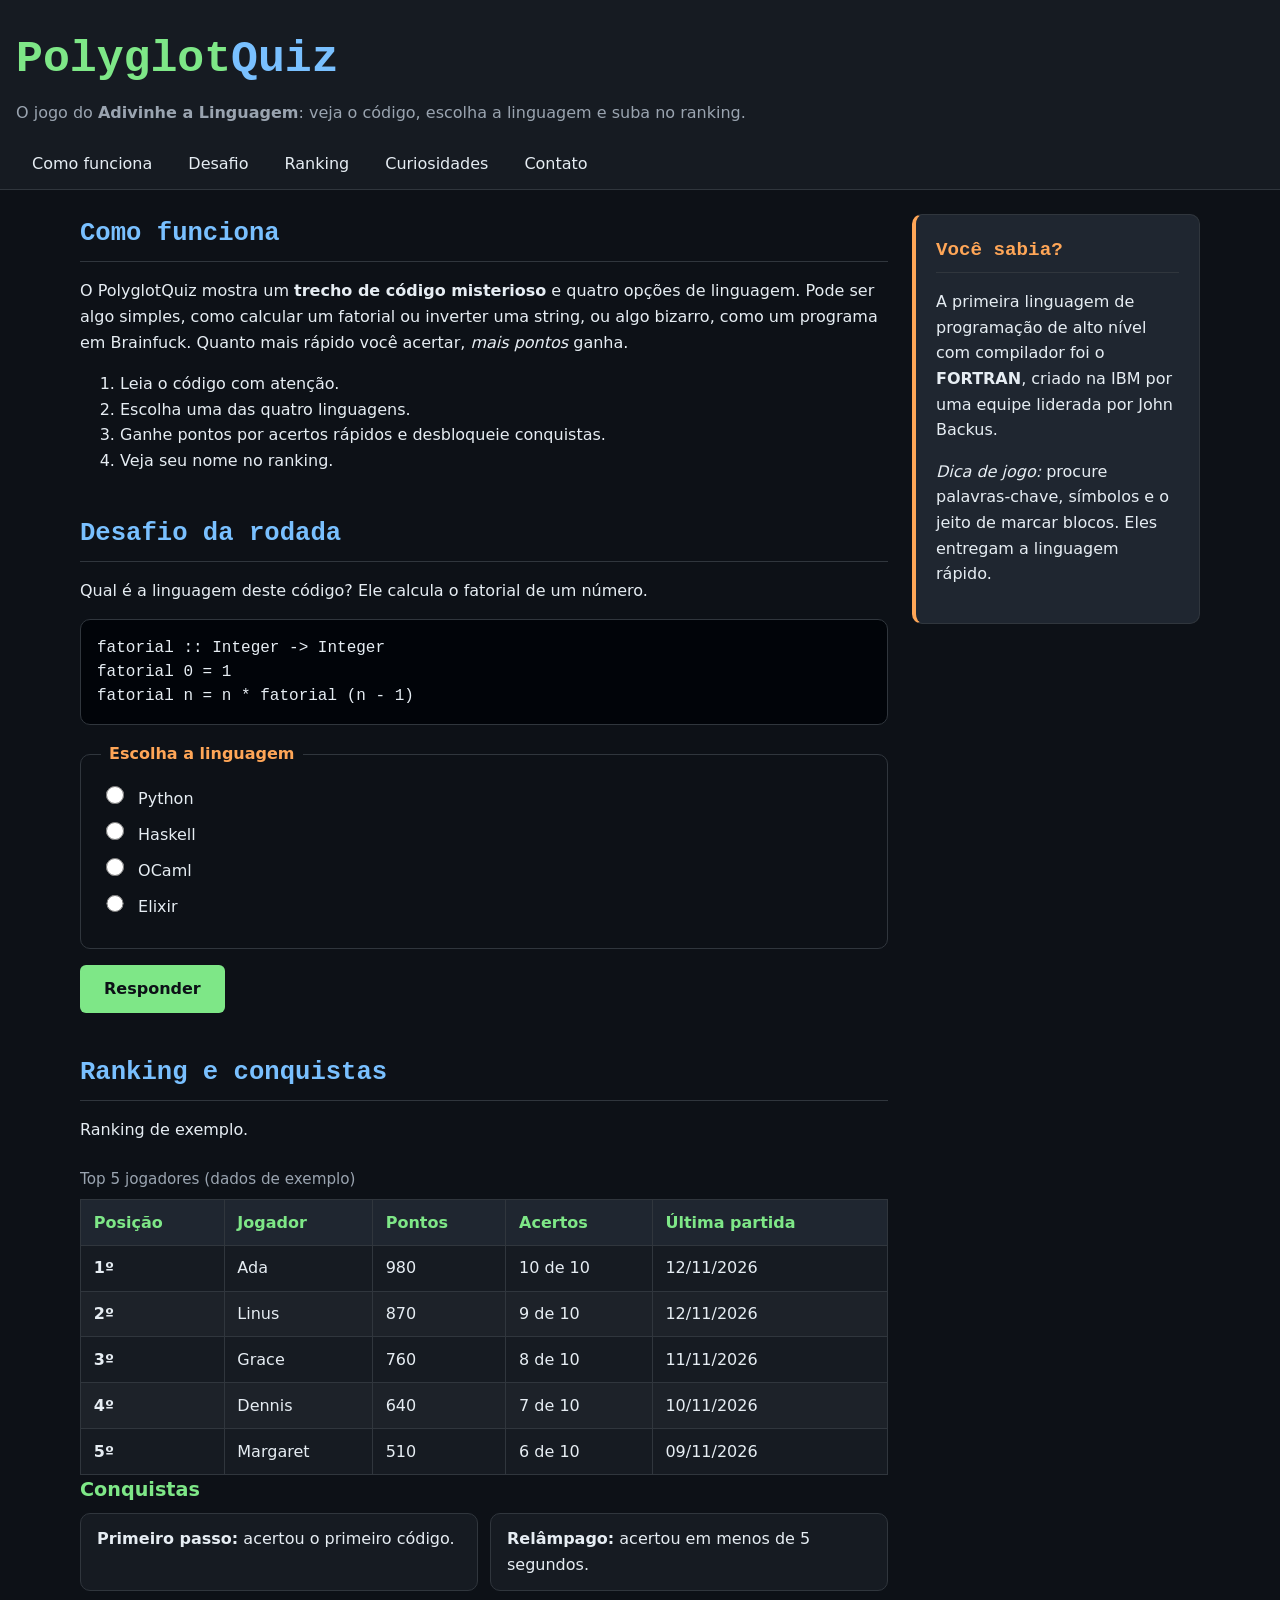
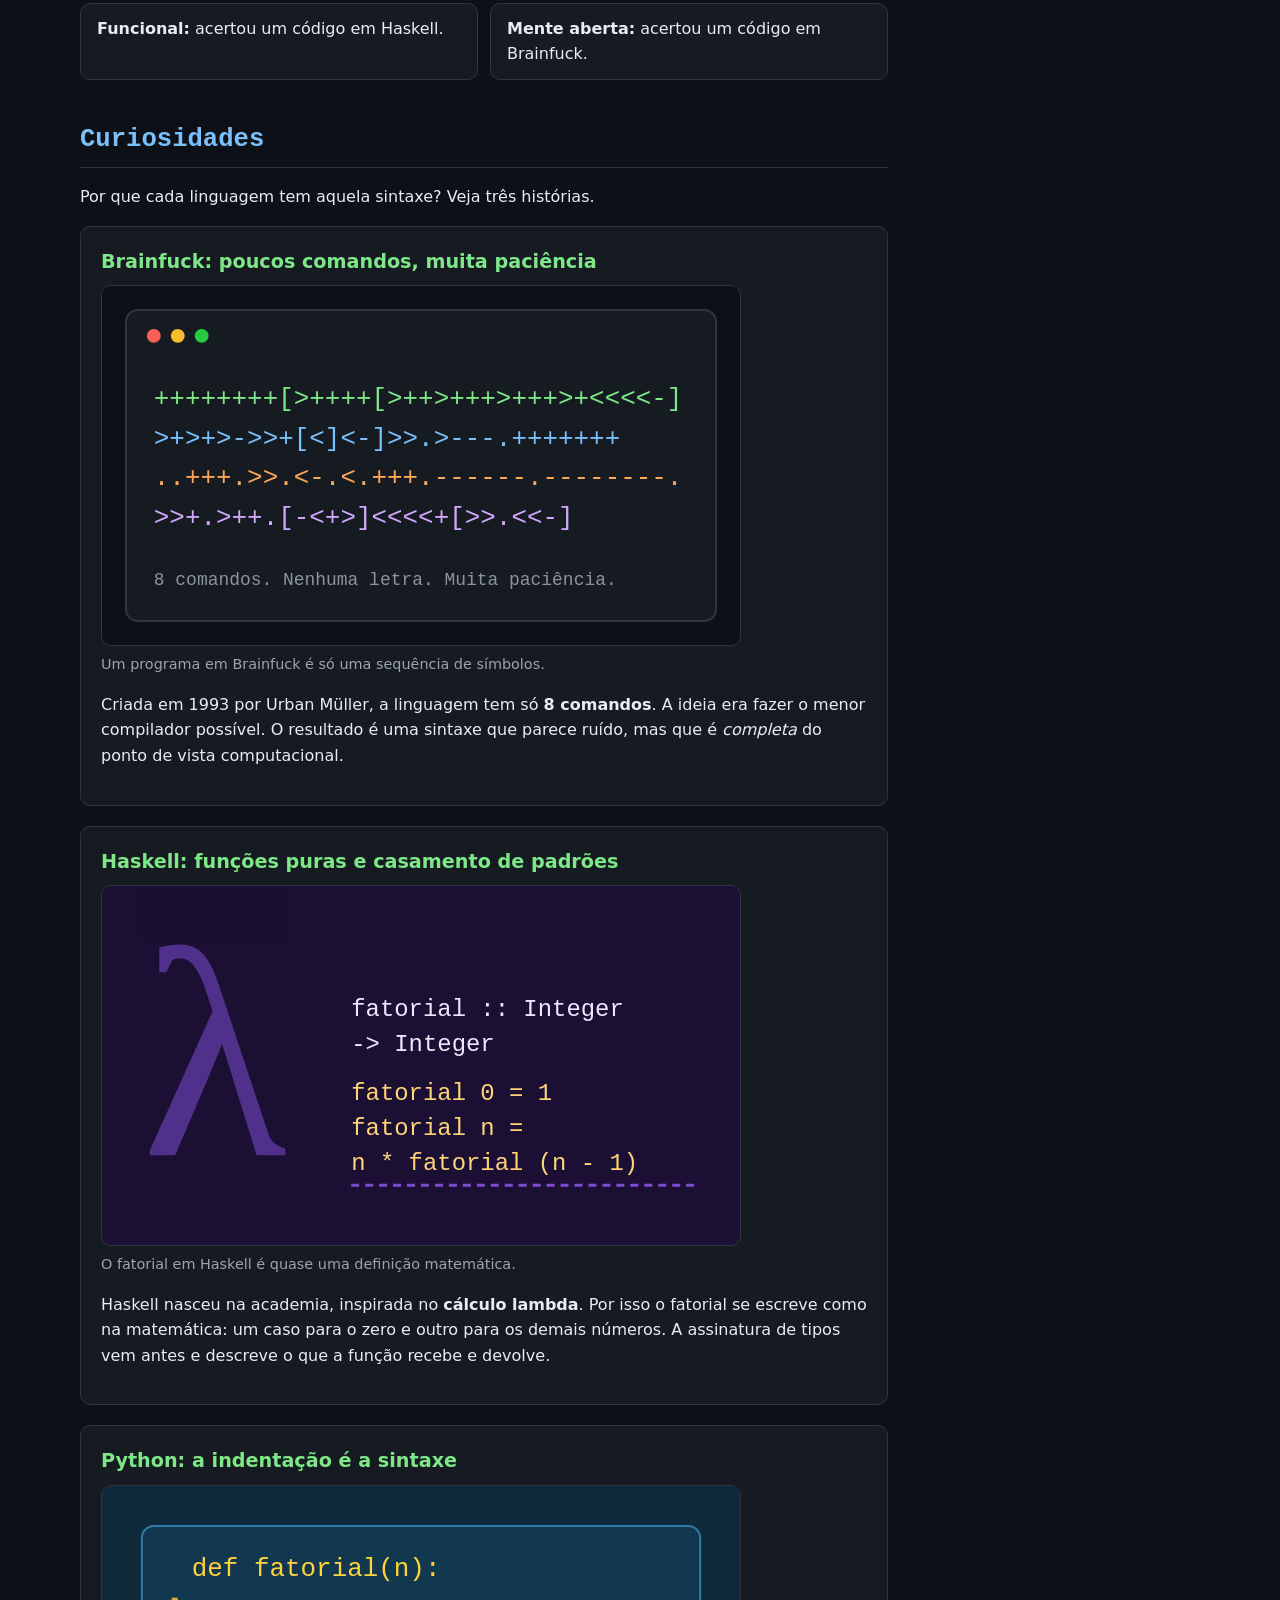
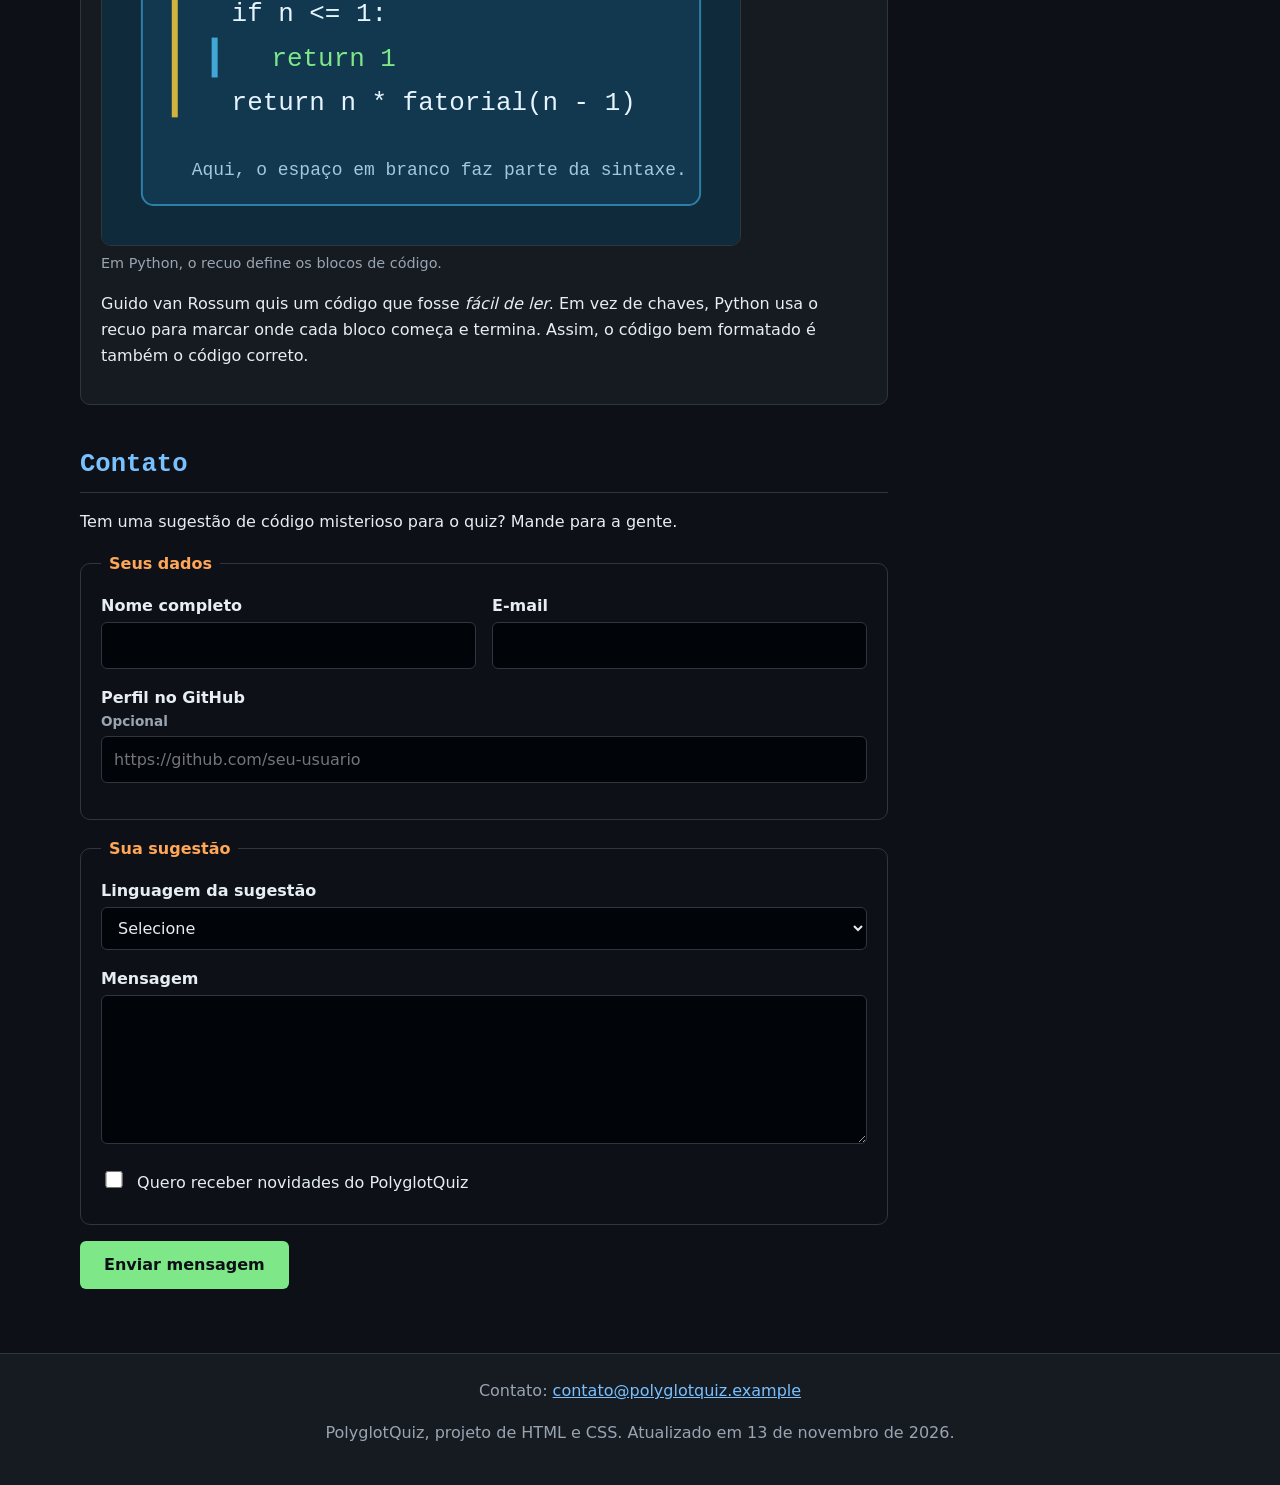
==== index.html @ b9e5bb72 "Add files via upload" ====
<!DOCTYPE html>
<html lang="pt-BR">
<head>
  <meta charset="utf-8">
  <meta name="viewport" content="width=device-width, initial-scale=1">
  <meta name="description" content="PolyglotQuiz: o jogo de adivinhar a linguagem de programação a partir de um trecho de código misterioso.">
  <title>PolyglotQuiz - O Jogo do Adivinhe a Linguagem</title>
  <link rel="stylesheet" href="css/style.css">
</head>
<body>
  <a class="skip-link" href="#conteudo">Pular para o conteúdo</a>

  <header class="site-header">
    <h1>Polyglot<span>Quiz</span></h1>
    <p class="tagline">O jogo do <strong>Adivinhe a Linguagem</strong>: veja o código, escolha a linguagem e suba no ranking.</p>
    <nav class="main-nav" aria-label="Navegação principal">
      <ul>
        <li><a href="#como-funciona">Como funciona</a></li>
        <li><a href="#desafio">Desafio</a></li>
        <li><a href="#ranking">Ranking</a></li>
        <li><a href="#curiosidades">Curiosidades</a></li>
        <li><a href="#contato">Contato</a></li>
      </ul>
    </nav>
  </header>

  <div class="layout">
    <main id="conteudo">

      <section id="como-funciona">
        <h2>Como funciona</h2>
        <p>
          O PolyglotQuiz mostra um <strong>trecho de código misterioso</strong> e quatro opções de
          linguagem. Pode ser algo simples, como calcular um fatorial ou inverter uma string, ou algo
          bizarro, como um programa em Brainfuck. Quanto mais rápido você acertar, <em>mais pontos</em> ganha.
        </p>
        <ol>
          <li>Leia o código com atenção.</li>
          <li>Escolha uma das quatro linguagens.</li>
          <li>Ganhe pontos por acertos rápidos e desbloqueie conquistas.</li>
          <li>Veja seu nome no ranking.</li>
        </ol>
      </section>

      <section id="desafio">
        <h2>Desafio da rodada</h2>
        <p>Qual é a linguagem deste código? Ele calcula o fatorial de um número.</p>
        <pre><code>fatorial :: Integer -&gt; Integer
fatorial 0 = 1
fatorial n = n * fatorial (n - 1)</code></pre>

        <form action="#" method="post">
          <fieldset>
            <legend>Escolha a linguagem</legend>
            <div class="option">
              <input type="radio" id="op-python" name="linguagem" value="python" required>
              <label for="op-python">Python</label>
            </div>
            <div class="option">
              <input type="radio" id="op-haskell" name="linguagem" value="haskell">
              <label for="op-haskell">Haskell</label>
            </div>
            <div class="option">
              <input type="radio" id="op-ocaml" name="linguagem" value="ocaml">
              <label for="op-ocaml">OCaml</label>
            </div>
            <div class="option">
              <input type="radio" id="op-elixir" name="linguagem" value="elixir">
              <label for="op-elixir">Elixir</label>
            </div>
          </fieldset>
          <button type="submit">Responder</button>
        </form>
      </section>

      <section id="ranking">
        <h2>Ranking e conquistas</h2>
        <p>Ranking de exemplo.</p>

        <div class="table-wrap">
          <table>
            <caption>Top 5 jogadores (dados de exemplo)</caption>
            <thead>
              <tr>
                <th scope="col">Posição</th>
                <th scope="col">Jogador</th>
                <th scope="col">Pontos</th>
                <th scope="col">Acertos</th>
                <th scope="col">Última partida</th>
              </tr>
            </thead>
            <tbody>
              <tr>
                <th scope="row">1º</th>
                <td>Ada</td>
                <td>980</td>
                <td>10 de 10</td>
                <td><time datetime="2026-11-12">12/11/2026</time></td>
              </tr>
              <tr>
                <th scope="row">2º</th>
                <td>Linus</td>
                <td>870</td>
                <td>9 de 10</td>
                <td><time datetime="2026-11-12">12/11/2026</time></td>
              </tr>
              <tr>
                <th scope="row">3º</th>
                <td>Grace</td>
                <td>760</td>
                <td>8 de 10</td>
                <td><time datetime="2026-11-11">11/11/2026</time></td>
              </tr>
              <tr>
                <th scope="row">4º</th>
                <td>Dennis</td>
                <td>640</td>
                <td>7 de 10</td>
                <td><time datetime="2026-11-10">10/11/2026</time></td>
              </tr>
              <tr>
                <th scope="row">5º</th>
                <td>Margaret</td>
                <td>510</td>
                <td>6 de 10</td>
                <td><time datetime="2026-11-09">09/11/2026</time></td>
              </tr>
            </tbody>
          </table>
        </div>

        <h3>Conquistas</h3>
        <ul class="achievements">
          <li><strong>Primeiro passo:</strong> acertou o primeiro código.</li>
          <li><strong>Relâmpago:</strong> acertou em menos de 5 segundos.</li>
          <li><strong>Funcional:</strong> acertou um código em Haskell.</li>
          <li><strong>Mente aberta:</strong> acertou um código em Brainfuck.</li>
        </ul>
      </section>

      <section id="curiosidades">
        <h2>Curiosidades</h2>
        <p>Por que cada linguagem tem aquela sintaxe? Veja três histórias.</p>

        <article>
          <h3>Brainfuck: poucos comandos, muita paciência</h3>
          <figure>
            <img src="images/brainfuck.svg" alt="Janela de editor escura mostrando linhas de código Brainfuck formadas apenas por símbolos como mais, menos, colchetes e setas" width="640" height="360">
            <figcaption>Um programa em Brainfuck é só uma sequência de símbolos.</figcaption>
          </figure>
          <p>
            Criada em <time datetime="1993">1993</time> por Urban Müller, a linguagem tem só
            <strong>8 comandos</strong>. A ideia era fazer o menor compilador possível. O resultado é
            uma sintaxe que parece ruído, mas que é <em>completa</em> do ponto de vista computacional.
          </p>
        </article>

        <article>
          <h3>Haskell: funções puras e casamento de padrões</h3>
          <figure>
            <img src="images/haskell.svg" alt="Letra lambda grande em roxo ao lado de uma função fatorial escrita em Haskell" width="640" height="360">
            <figcaption>O fatorial em Haskell é quase uma definição matemática.</figcaption>
          </figure>
          <p>
            Haskell nasceu na academia, inspirada no <strong>cálculo lambda</strong>. Por isso o
            fatorial se escreve como na matemática: um caso para o zero e outro para os demais
            números. A assinatura de tipos vem antes e descreve o que a função recebe e devolve.
          </p>
        </article>

        <article>
          <h3>Python: a indentação é a sintaxe</h3>
          <figure>
            <img src="images/python.svg" alt="Código Python de fatorial com barras coloridas destacando os níveis de indentação" width="640" height="360">
            <figcaption>Em Python, o recuo define os blocos de código.</figcaption>
          </figure>
          <p>
            Guido van Rossum quis um código que fosse <em>fácil de ler</em>. Em vez de chaves, Python
            usa o recuo para marcar onde cada bloco começa e termina. Assim, o código bem formatado é
            também o código correto.
          </p>
        </article>
      </section>

      <section id="contato">
        <h2>Contato</h2>
        <p>Tem uma sugestão de código misterioso para o quiz? Mande para a gente.</p>

        <form action="#" method="post">
          <fieldset>
            <legend>Seus dados</legend>
            <div class="form-row">
              <div class="field">
                <label for="nome">Nome completo</label>
                <input type="text" id="nome" name="nome" autocomplete="name" required>
              </div>
              <div class="field">
                <label for="email">E-mail</label>
                <input type="email" id="email" name="email" autocomplete="email" required>
              </div>
            </div>
            <div class="field">
              <label for="perfil">Perfil no GitHub <span class="hint">Opcional</span></label>
              <input type="url" id="perfil" name="perfil" placeholder="https://github.com/seu-usuario">
            </div>
          </fieldset>

          <fieldset>
            <legend>Sua sugestão</legend>
            <div class="field">
              <label for="linguagem-favorita">Linguagem da sugestão</label>
              <select id="linguagem-favorita" name="linguagem-favorita">
                <option value="">Selecione</option>
                <option value="python">Python</option>
                <option value="haskell">Haskell</option>
                <option value="brainfuck">Brainfuck</option>
                <option value="outra">Outra</option>
              </select>
            </div>
            <div class="field">
              <label for="mensagem">Mensagem</label>
              <textarea id="mensagem" name="mensagem" rows="5" required></textarea>
            </div>
            <div class="option">
              <input type="checkbox" id="novidades" name="novidades">
              <label for="novidades">Quero receber novidades do PolyglotQuiz</label>
            </div>
          </fieldset>

          <button type="submit">Enviar mensagem</button>
        </form>
      </section>

    </main>

    <aside>
      <h2>Você sabia?</h2>
      <p>
        A primeira linguagem de programação de alto nível com compilador foi o
        <strong>FORTRAN</strong>, criado na IBM por uma equipe liderada por John Backus.
      </p>
      <p>
        <em>Dica de jogo:</em> procure palavras-chave, símbolos e o jeito de marcar blocos. Eles
        entregam a linguagem rápido.
      </p>
    </aside>
  </div>

  <footer class="site-footer">
    <address>
      Contato: <a href="mailto:contato@polyglotquiz.example">contato@polyglotquiz.example</a>
    </address>
    <p>
      PolyglotQuiz, projeto de HTML e CSS. Atualizado em
      <time datetime="2026-11-13">13 de novembro de 2026</time>.
    </p>
  </footer>
</body>
</html>
---- css/style.css ----
/* PolyglotQuiz - CSS externo simples e responsivo */

:root {
  --bg: #0d1117;
  --surface: #161b22;
  --surface-2: #1f2630;
  --border: #30363d;
  --text: #e6edf3;
  --muted: #9aa4b0;
  --accent: #7ee787;
  --accent-2: #79c0ff;
  --warn: #ffa657;
  --radius: 10px;
  --mono: "Courier New", Consolas, Menlo, monospace;
  --sans: system-ui, -apple-system, "Segoe UI", Roboto, Arial, sans-serif;
}

*,
*::before,
*::after {
  box-sizing: border-box;
}

html {
  scroll-behavior: smooth;
}

body {
  margin: 0;
  background: var(--bg);
  color: var(--text);
  font-family: var(--sans);
  line-height: 1.6;
}

a {
  color: var(--accent-2);
}

a:hover {
  color: var(--accent);
}

:focus-visible {
  outline: 3px solid var(--warn);
  outline-offset: 2px;
}

img {
  max-width: 100%;
  height: auto;
  display: block;
}

/* Link "pular para o conteúdo" */
.skip-link {
  position: absolute;
  left: 1rem;
  top: -4rem;
  padding: 0.6rem 1rem;
  background: var(--accent);
  color: #0d1117;
  font-weight: 700;
  border-radius: var(--radius);
  z-index: 10;
}

.skip-link:focus {
  top: 1rem;
  color: #0d1117;
}

/* Cabeçalho e navegação */
.site-header {
  background: var(--surface);
  border-bottom: 1px solid var(--border);
  padding: 1.5rem 1rem 0;
}

.site-header h1 {
  margin: 0;
  font-family: var(--mono);
  font-size: clamp(1.8rem, 5vw, 2.8rem);
  color: var(--accent);
}

.site-header h1 span {
  color: var(--accent-2);
}

.tagline {
  margin: 0.25rem 0 1rem;
  color: var(--muted);
}

.main-nav ul {
  list-style: none;
  margin: 0;
  padding: 0;
  display: flex;
  flex-wrap: wrap;
  gap: 0.25rem;
}

.main-nav a {
  display: block;
  padding: 0.6rem 1rem;
  color: var(--text);
  text-decoration: none;
  border-bottom: 3px solid transparent;
}

.main-nav a:hover,
.main-nav a:focus-visible {
  border-bottom-color: var(--accent);
  color: var(--accent);
}

/* Layout principal: conteúdo + aside */
.layout {
  max-width: 72rem;
  margin: 0 auto;
  padding: 1.5rem 1rem;
  display: grid;
  grid-template-columns: 1fr;
  gap: 1.5rem;
}

main section {
  margin-bottom: 2.5rem;
  scroll-margin-top: 1rem;
}

h2 {
  font-family: var(--mono);
  font-size: 1.6rem;
  margin: 0 0 1rem;
  color: var(--accent-2);
  border-bottom: 1px solid var(--border);
  padding-bottom: 0.4rem;
}

h3 {
  margin: 0 0 0.5rem;
  font-size: 1.2rem;
  color: var(--accent);
}

/* Código */
pre {
  margin: 0 0 1rem;
  padding: 1rem;
  background: #010409;
  border: 1px solid var(--border);
  border-radius: var(--radius);
  overflow-x: auto;
  font-family: var(--mono);
  font-size: 1rem;
  line-height: 1.5;
}

code {
  font-family: var(--mono);
}

/* Cards (article) */
article {
  background: var(--surface);
  border: 1px solid var(--border);
  border-radius: var(--radius);
  padding: 1.25rem;
  margin-bottom: 1.25rem;
}

figure {
  margin: 0 0 1rem;
}

figure img {
  border-radius: var(--radius);
  border: 1px solid var(--border);
}

figcaption {
  margin-top: 0.4rem;
  font-size: 0.9rem;
  color: var(--muted);
}

/* Aside */
aside {
  background: var(--surface-2);
  border: 1px solid var(--border);
  border-left: 4px solid var(--warn);
  border-radius: var(--radius);
  padding: 1.25rem;
  align-self: start;
}

aside h2 {
  font-size: 1.2rem;
  color: var(--warn);
}

/* Formulários */
fieldset {
  border: 1px solid var(--border);
  border-radius: var(--radius);
  padding: 1rem 1.25rem 1.25rem;
  margin: 0 0 1rem;
  min-width: 0;
}

legend {
  padding: 0 0.5rem;
  font-weight: 700;
  color: var(--warn);
}

.field {
  margin-bottom: 1rem;
}

label {
  display: block;
  margin-bottom: 0.25rem;
  font-weight: 600;
}

.option {
  margin-bottom: 0.5rem;
}

.option label {
  display: inline;
  font-weight: 400;
  margin-left: 0.4rem;
}

input[type="text"],
input[type="email"],
input[type="url"],
select,
textarea {
  width: 100%;
  padding: 0.6rem 0.75rem;
  background: #010409;
  color: var(--text);
  border: 1px solid var(--border);
  border-radius: 6px;
  font: inherit;
}

input[type="radio"],
input[type="checkbox"] {
  accent-color: var(--accent);
  width: 1.1rem;
  height: 1.1rem;
}

.hint {
  display: block;
  font-size: 0.85rem;
  color: var(--muted);
}

button {
  padding: 0.7rem 1.5rem;
  background: var(--accent);
  color: #0d1117;
  border: 0;
  border-radius: 6px;
  font: inherit;
  font-weight: 700;
  cursor: pointer;
}

button:hover {
  background: var(--accent-2);
}

/* Tabela */
.table-wrap {
  overflow-x: auto;
}

table {
  width: 100%;
  border-collapse: collapse;
  background: var(--surface);
}

caption {
  text-align: left;
  padding: 0.5rem 0;
  color: var(--muted);
  font-size: 0.95rem;
}

th,
td {
  padding: 0.6rem 0.8rem;
  border: 1px solid var(--border);
  text-align: left;
}

thead th {
  background: var(--surface-2);
  color: var(--accent);
}

tbody tr:nth-child(even) {
  background: rgba(255, 255, 255, 0.03);
}

/* Conquistas */
.achievements {
  list-style: none;
  margin: 0;
  padding: 0;
  display: grid;
  gap: 0.75rem;
  grid-template-columns: 1fr;
}

.achievements li {
  background: var(--surface);
  border: 1px solid var(--border);
  border-radius: var(--radius);
  padding: 0.75rem 1rem;
}

/* Rodapé */
.site-footer {
  background: var(--surface);
  border-top: 1px solid var(--border);
  padding: 1.5rem 1rem;
  text-align: center;
  color: var(--muted);
}

.site-footer address {
  font-style: normal;
  margin-bottom: 0.5rem;
}

/* Responsivo */
@media (min-width: 40rem) {
  .achievements {
    grid-template-columns: repeat(2, 1fr);
  }

  .form-row {
    display: grid;
    grid-template-columns: 1fr 1fr;
    gap: 1rem;
  }
}

@media (min-width: 60rem) {
  .layout {
    grid-template-columns: minmax(0, 1fr) 18rem;
  }

  aside {
    position: sticky;
    top: 1rem;
  }
}

@media (prefers-reduced-motion: reduce) {
  html {
    scroll-behavior: auto;
  }
}
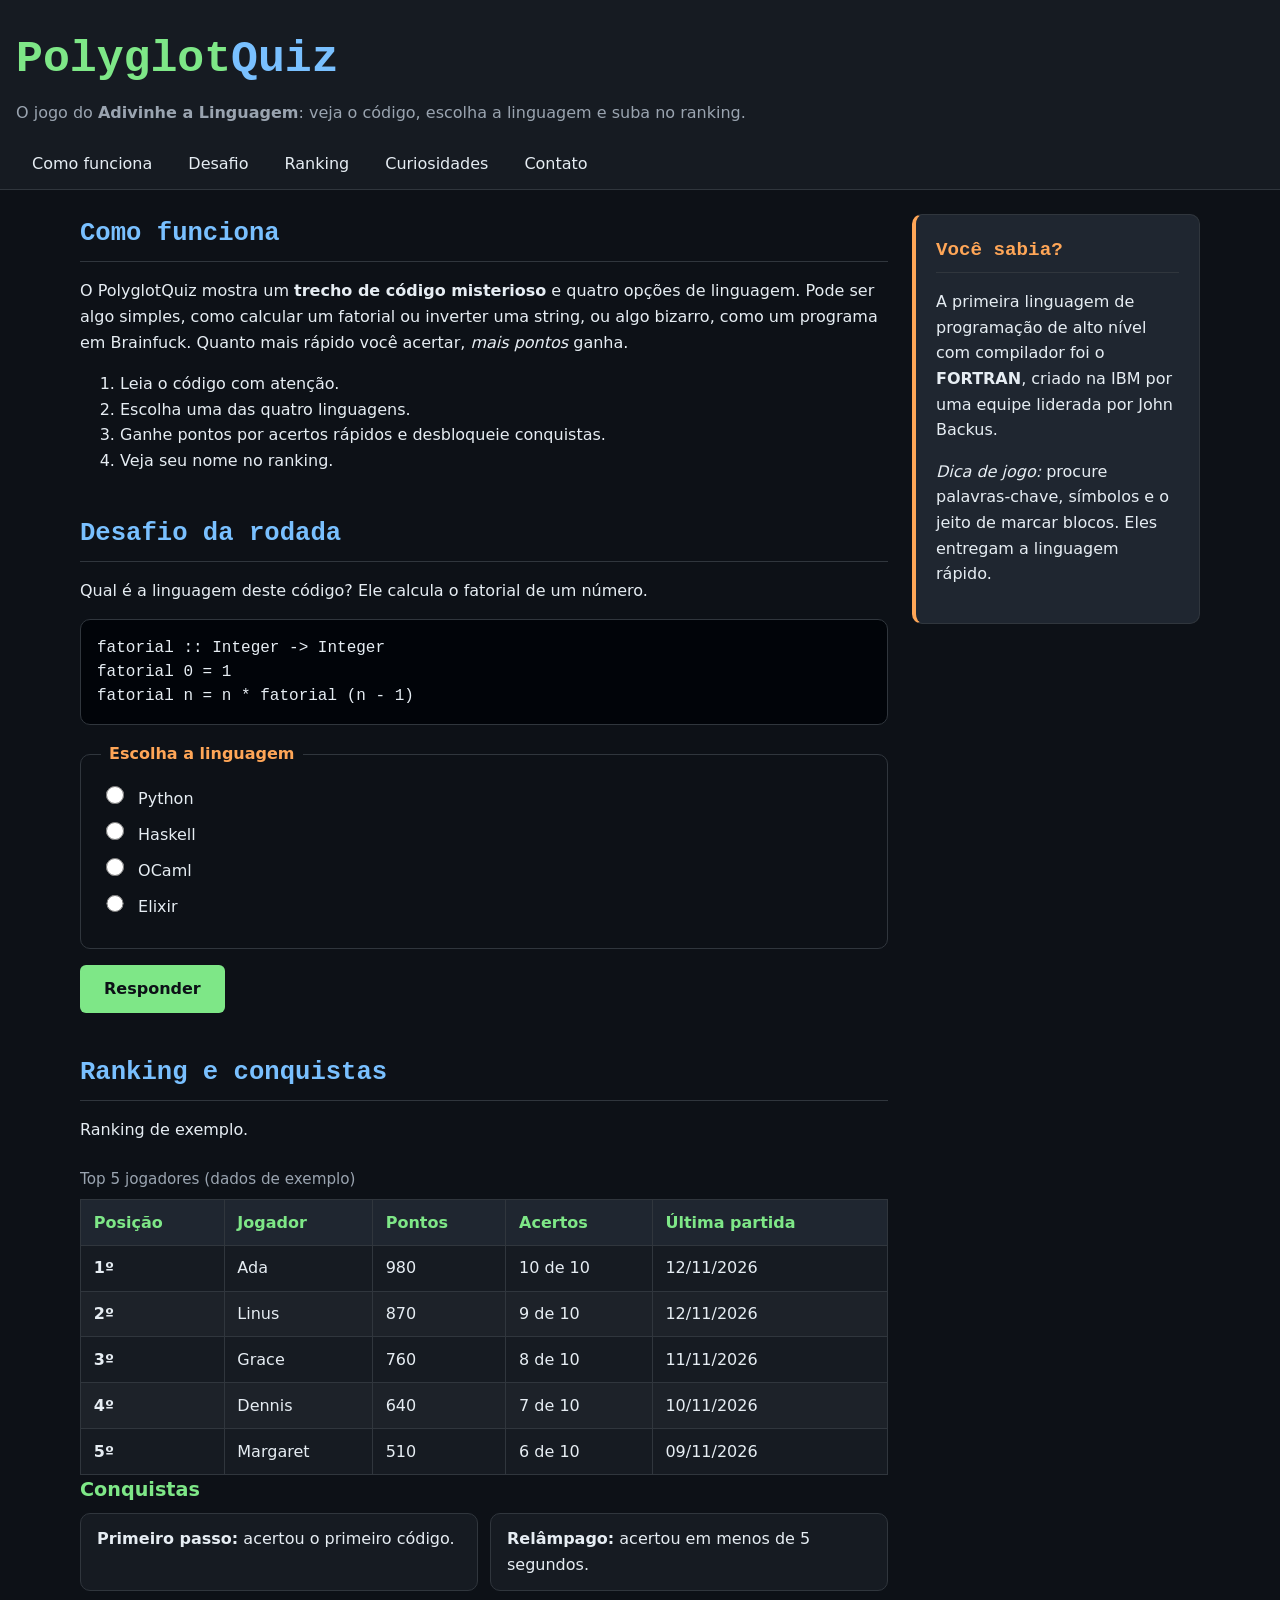
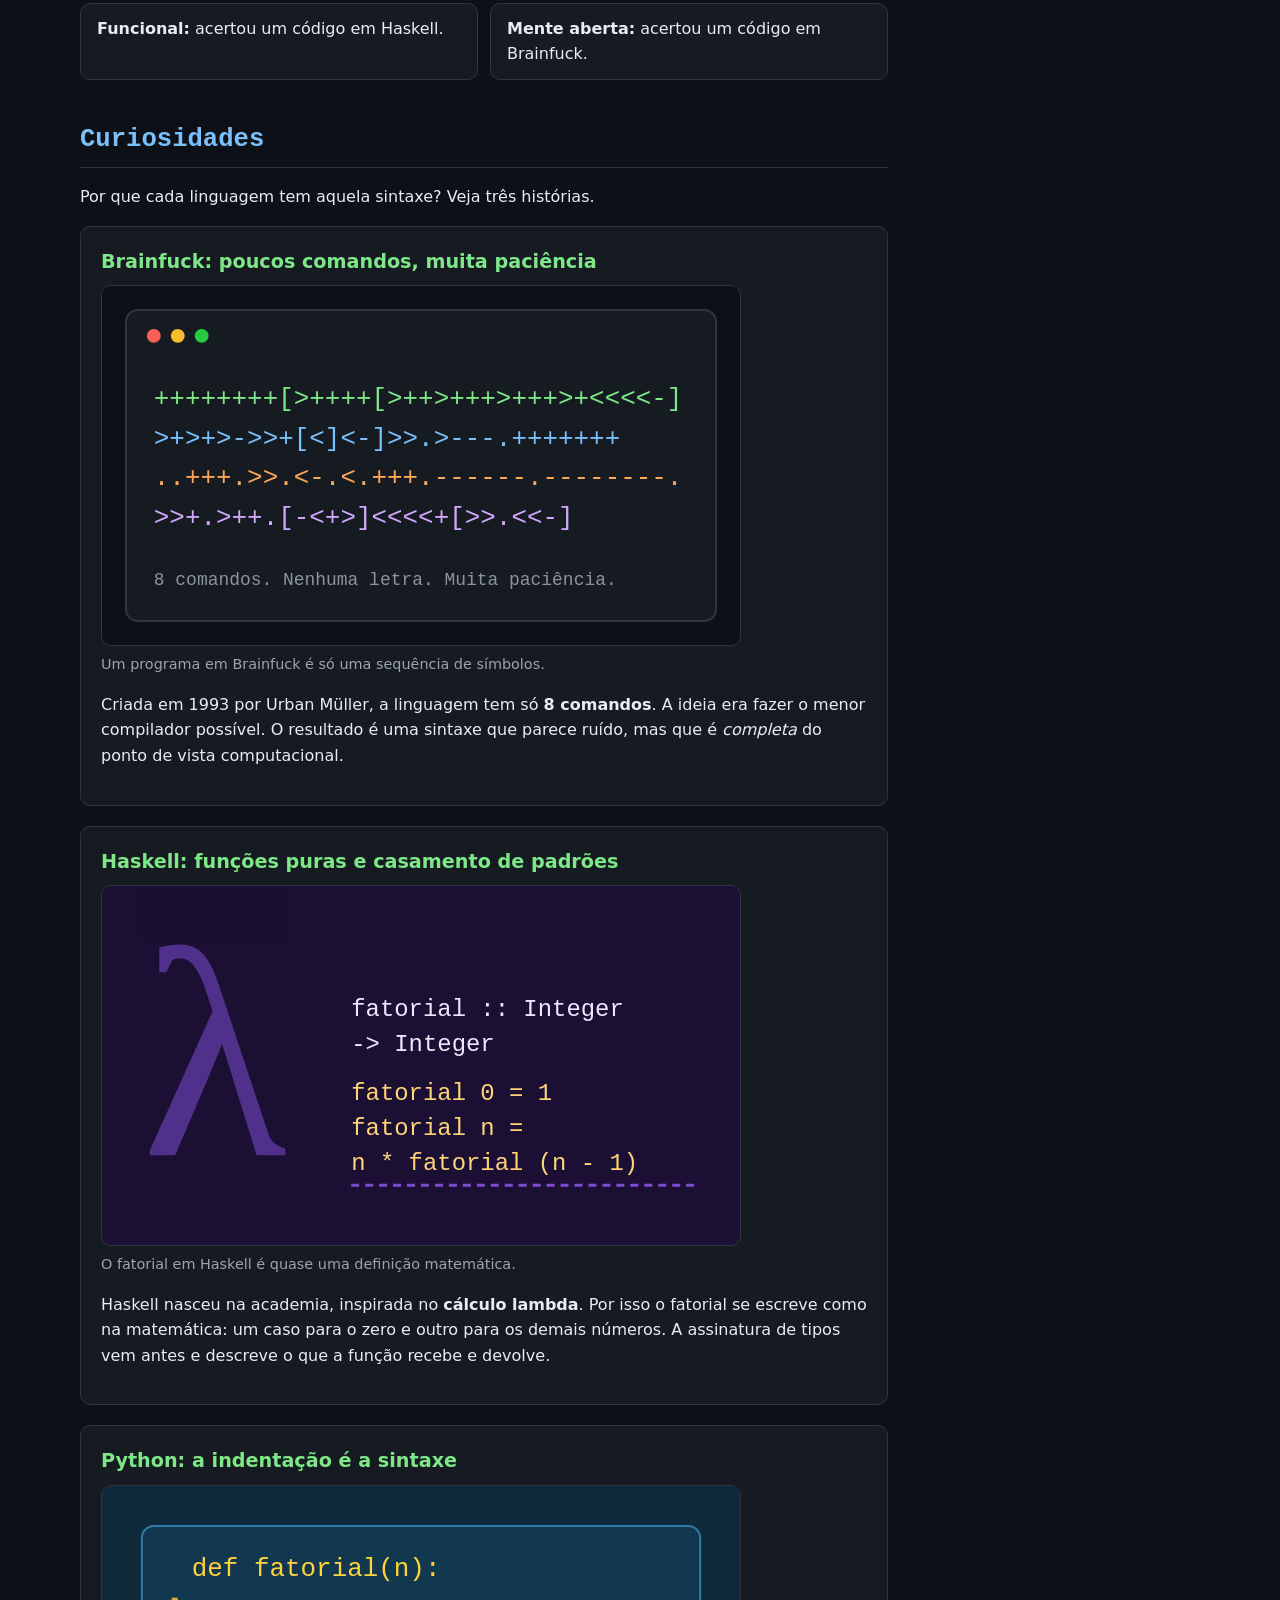
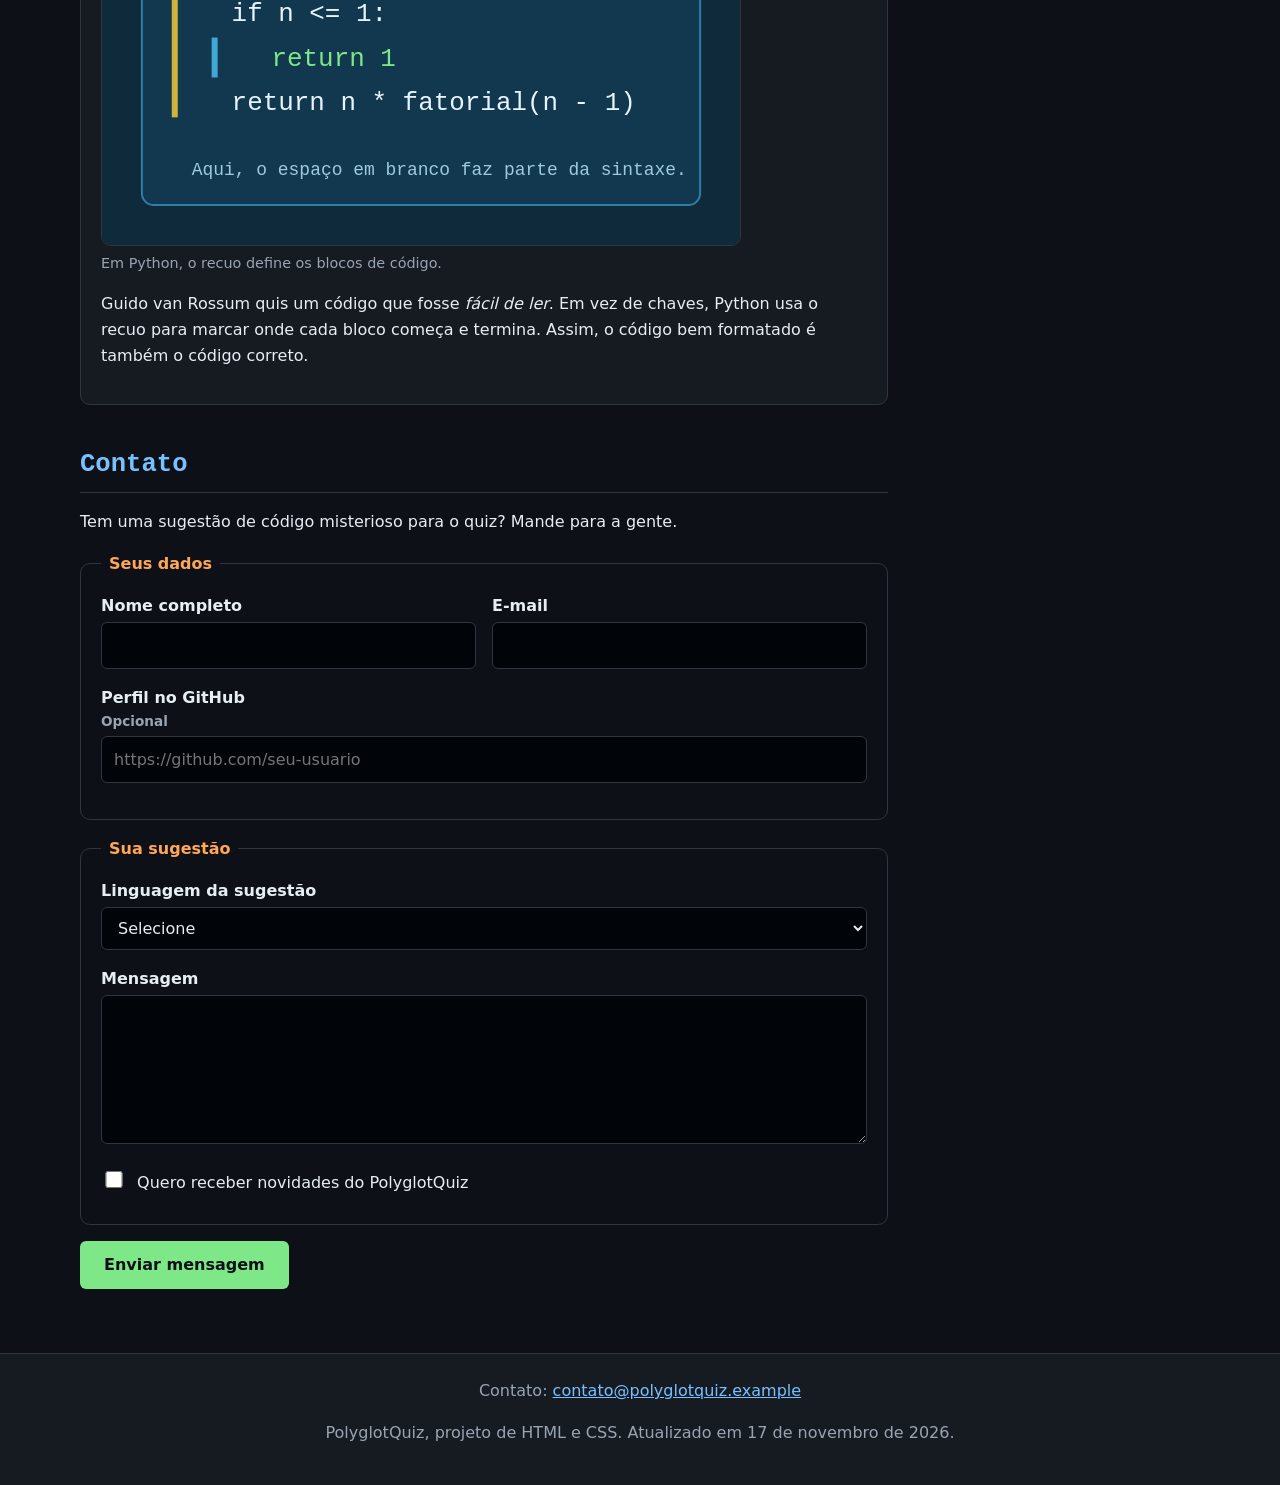
==== commit 6dcea040: "Add files via upload" ====
--- a/index.html
+++ b/index.html
@@ -252,7 +252,7 @@
     </address>
     <p>
       PolyglotQuiz, projeto de HTML e CSS. Atualizado em
-      <time datetime="2026-11-13">13 de novembro de 2026</time>.
+      <time datetime="2026-11-17">17 de novembro de 2026</time>.
     </p>
   </footer>
 </body>
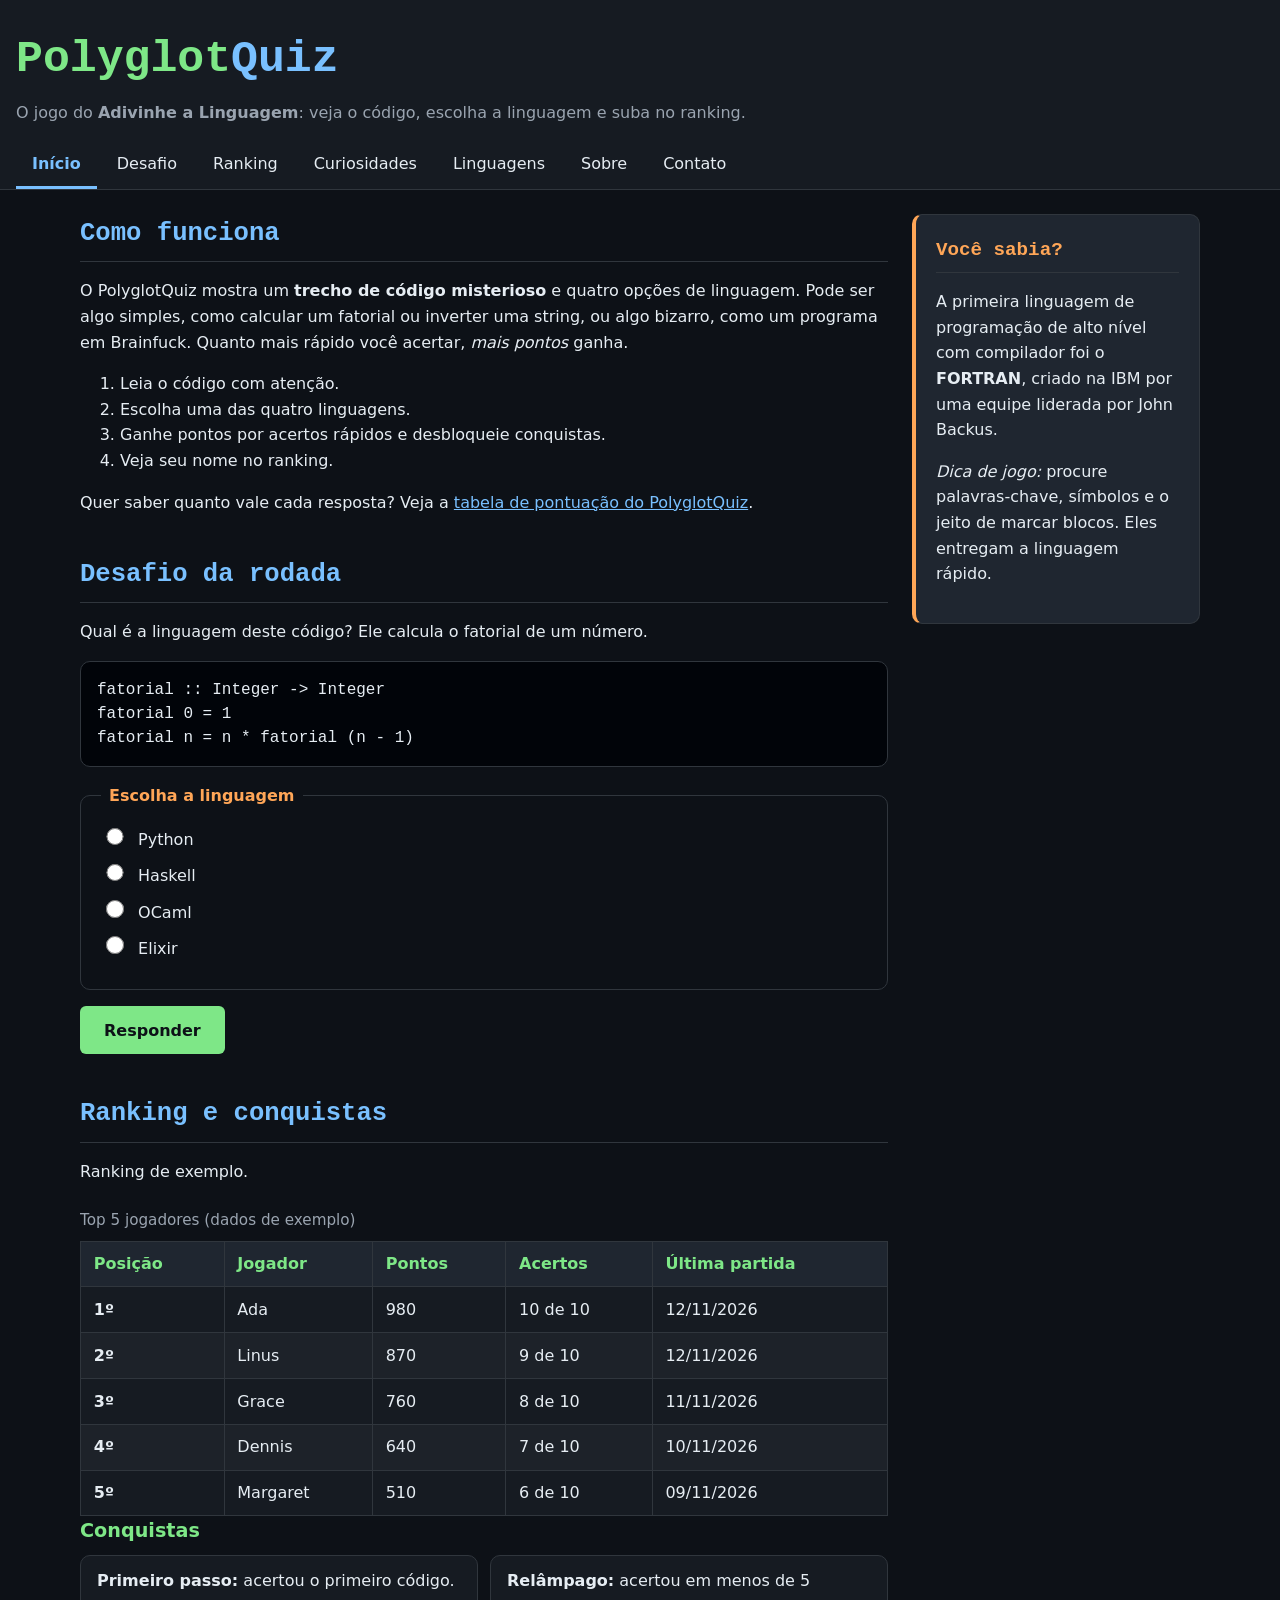
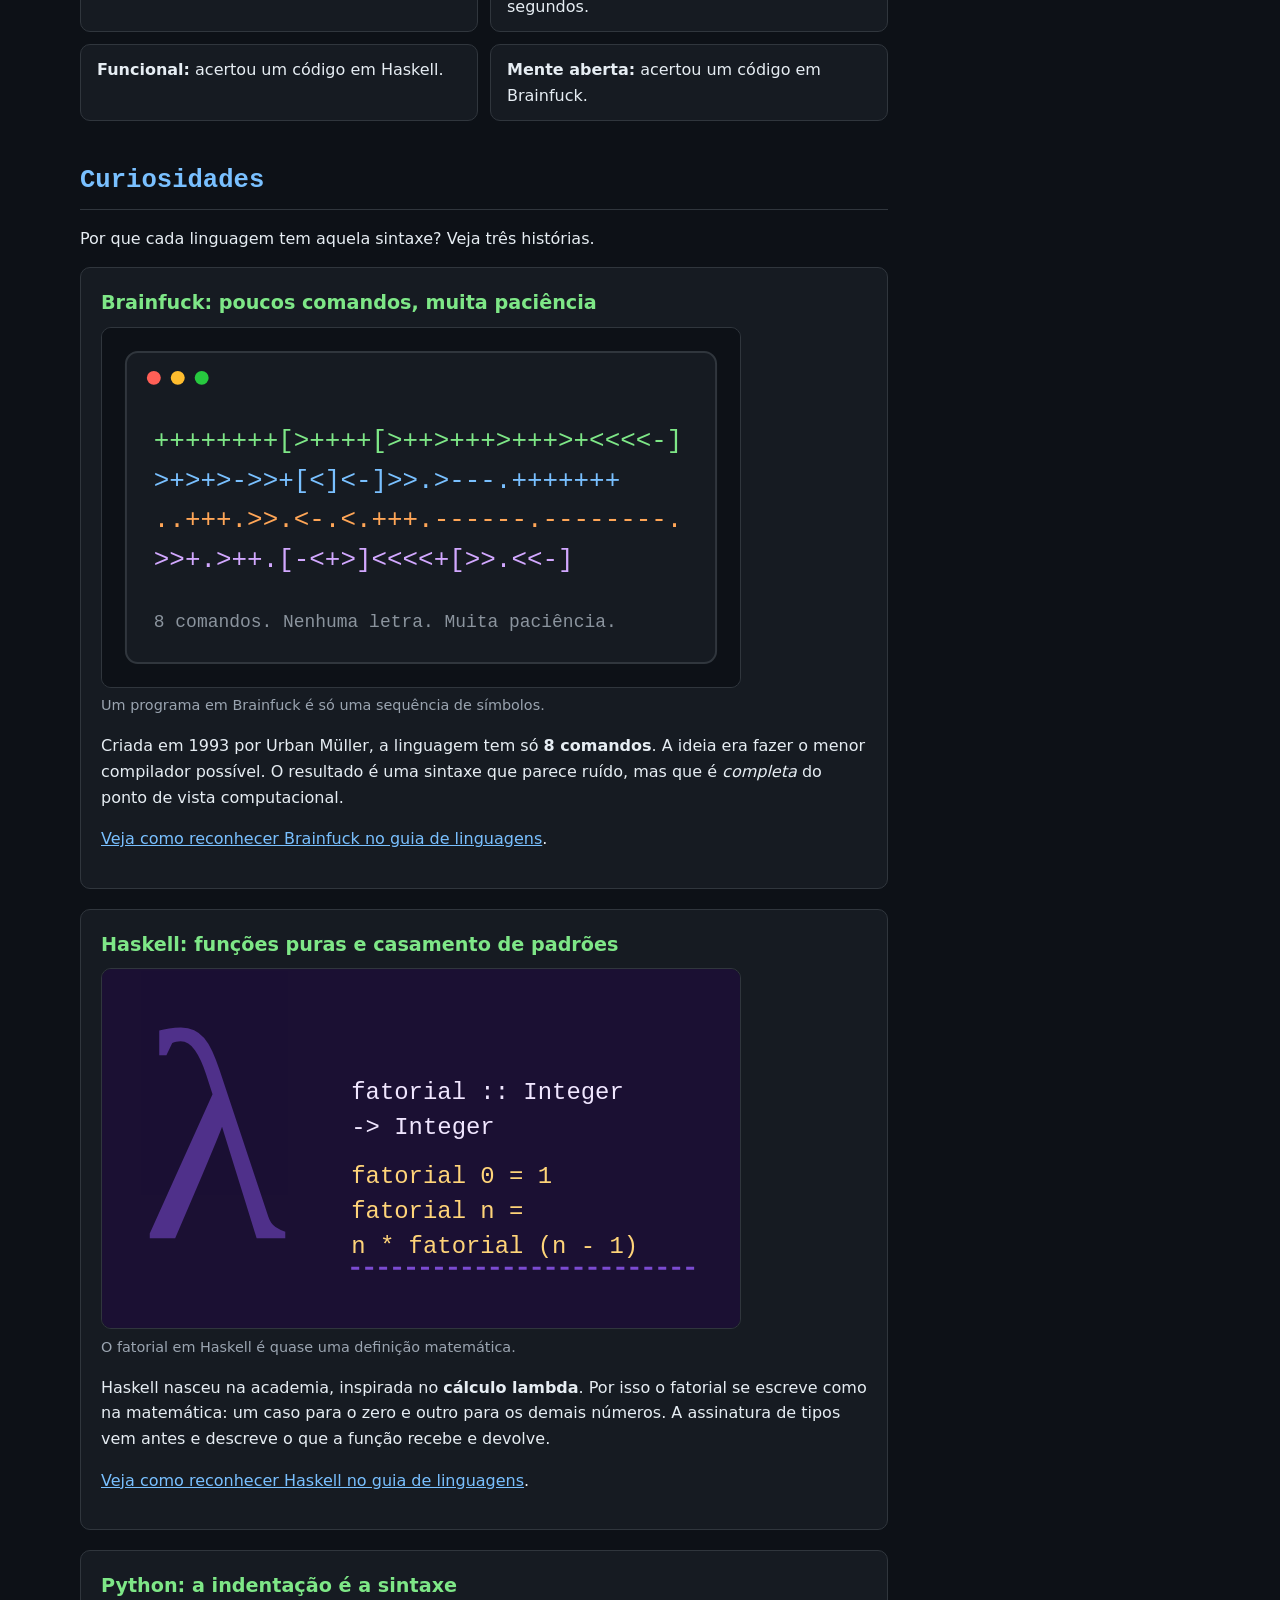
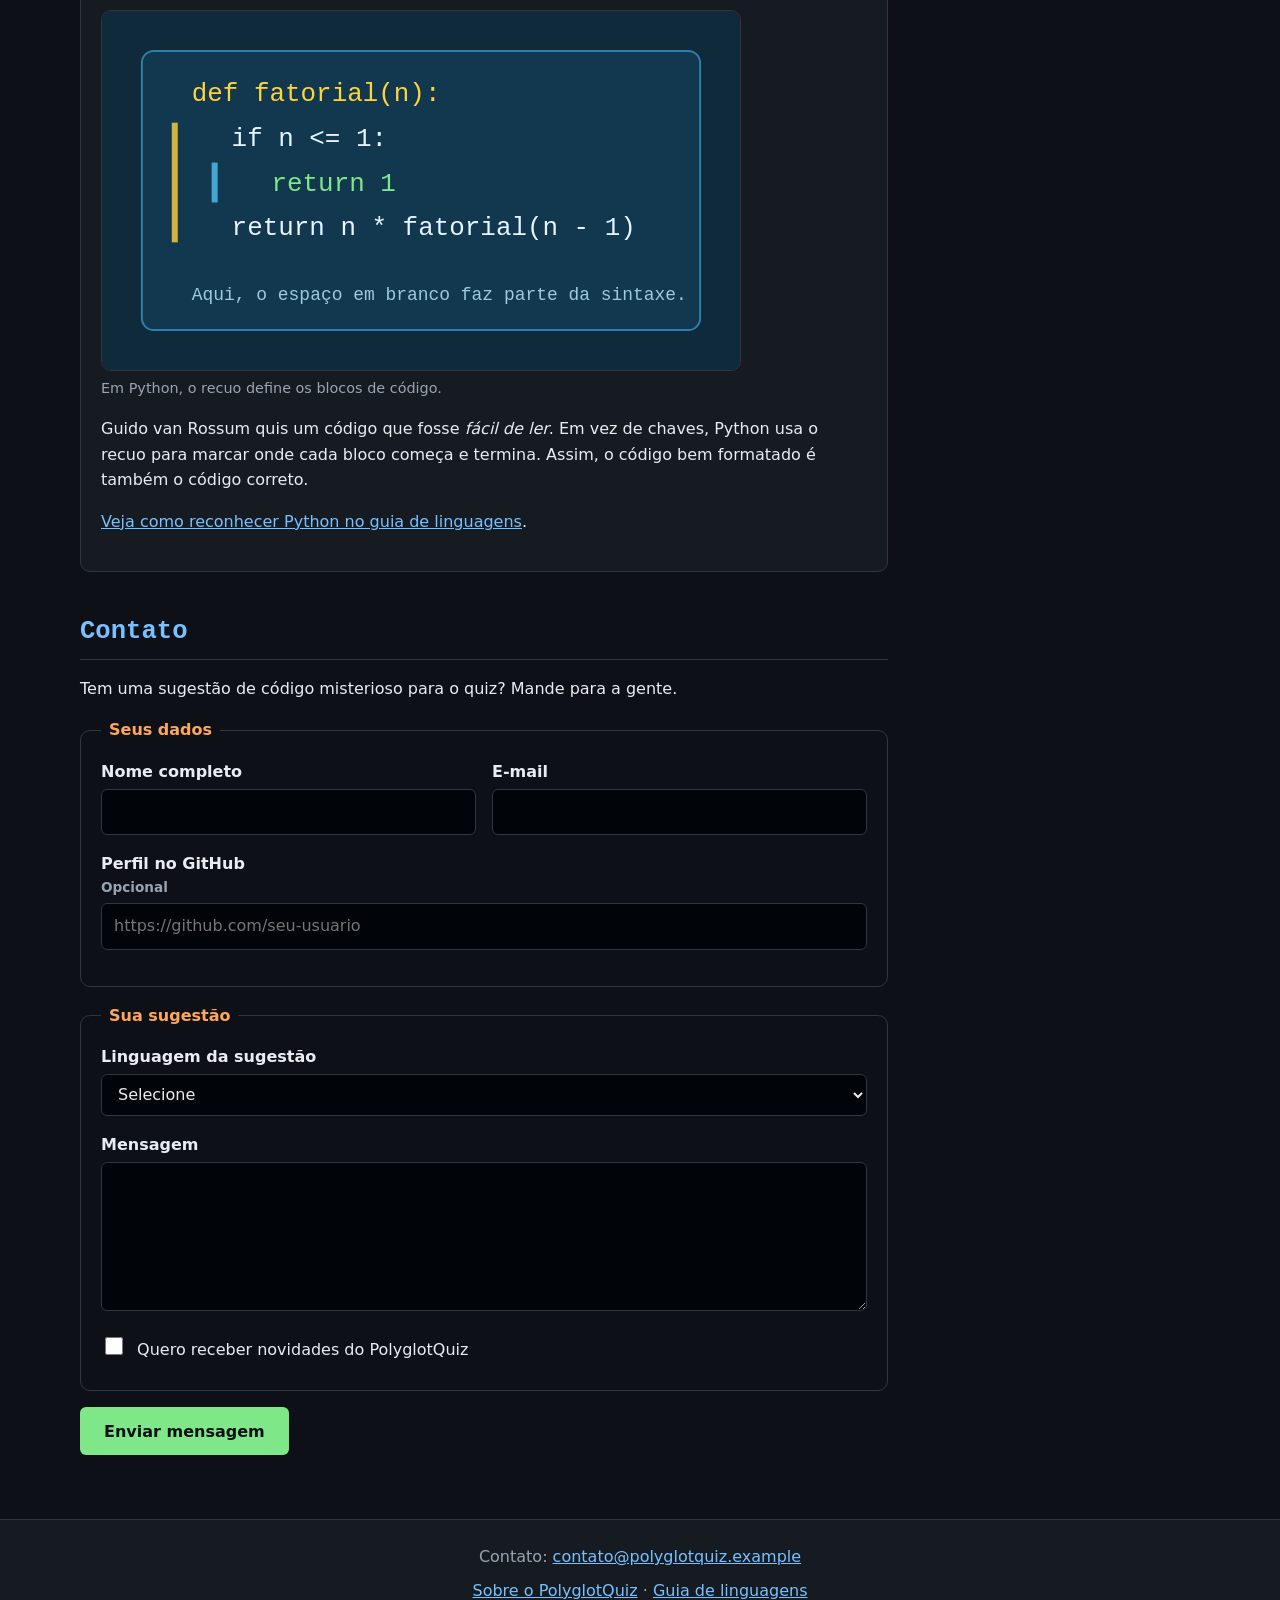
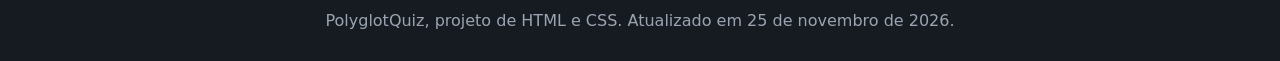
==== commit 4dc45d03: "Testando versao 2" ====
--- a/index.html
+++ b/index.html
@@ -3,9 +3,36 @@
 <head>
   <meta charset="utf-8">
   <meta name="viewport" content="width=device-width, initial-scale=1">
-  <meta name="description" content="PolyglotQuiz: o jogo de adivinhar a linguagem de programação a partir de um trecho de código misterioso.">
-  <title>PolyglotQuiz - O Jogo do Adivinhe a Linguagem</title>
+  <title>PolyglotQuiz: adivinhe a linguagem de programação do código</title>
+  <meta name="description" content="Quiz de programação: veja um trecho de código misterioso, escolha entre 4 linguagens, ganhe pontos por acertos rápidos e entre no ranking.">
+  <link rel="canonical" href="https://marcuslol2008.github.io/polyglot/">
+
+  <meta property="og:type" content="website">
+  <meta property="og:site_name" content="PolyglotQuiz">
+  <meta property="og:title" content="PolyglotQuiz: adivinhe a linguagem do código">
+  <meta property="og:description" content="Veja um código misterioso, escolha a linguagem certa e suba no ranking.">
+  <meta property="og:image" content="https://marcuslol2008.github.io/polyglot/images/og-cover.png">
+  <meta property="og:image:width" content="1200">
+  <meta property="og:image:height" content="630">
+  <meta property="og:image:alt" content="Logotipo PolyglotQuiz com um código em Haskell e quatro opções de linguagem">
+  <meta property="og:url" content="https://marcuslol2008.github.io/polyglot/">
+  <meta property="og:locale" content="pt_BR">
+  <meta name="twitter:card" content="summary_large_image">
+
+  <link rel="icon" href="favicon.svg" type="image/svg+xml">
   <link rel="stylesheet" href="css/style.css">
+
+  <script type="application/ld+json">
+  {
+    "@context": "https://schema.org",
+    "@type": "WebSite",
+    "name": "PolyglotQuiz",
+    "alternateName": "O Jogo do Adivinhe a Linguagem",
+    "url": "https://marcuslol2008.github.io/polyglot/",
+    "description": "Quiz de programação em que o jogador adivinha a linguagem de um trecho de código misterioso.",
+    "inLanguage": "pt-BR"
+  }
+  </script>
 </head>
 <body>
   <a class="skip-link" href="#conteudo">Pular para o conteúdo</a>
@@ -15,10 +42,12 @@
     <p class="tagline">O jogo do <strong>Adivinhe a Linguagem</strong>: veja o código, escolha a linguagem e suba no ranking.</p>
     <nav class="main-nav" aria-label="Navegação principal">
       <ul>
-        <li><a href="#como-funciona">Como funciona</a></li>
+        <li><a href="index.html" aria-current="page">Início</a></li>
         <li><a href="#desafio">Desafio</a></li>
         <li><a href="#ranking">Ranking</a></li>
         <li><a href="#curiosidades">Curiosidades</a></li>
+        <li><a href="linguagens.html">Linguagens</a></li>
+        <li><a href="sobre.html">Sobre</a></li>
         <li><a href="#contato">Contato</a></li>
       </ul>
     </nav>
@@ -40,6 +69,10 @@
           <li>Ganhe pontos por acertos rápidos e desbloqueie conquistas.</li>
           <li>Veja seu nome no ranking.</li>
         </ol>
+        <p>
+          Quer saber quanto vale cada resposta? Veja a
+          <a href="sobre.html#pontuacao">tabela de pontuação do PolyglotQuiz</a>.
+        </p>
       </section>
 
       <section id="desafio">
@@ -145,7 +178,7 @@
         <article>
           <h3>Brainfuck: poucos comandos, muita paciência</h3>
           <figure>
-            <img src="images/brainfuck.svg" alt="Janela de editor escura mostrando linhas de código Brainfuck formadas apenas por símbolos como mais, menos, colchetes e setas" width="640" height="360">
+            <img src="images/brainfuck.svg" alt="Janela de editor escura mostrando linhas de código Brainfuck formadas apenas por símbolos como mais, menos, colchetes e setas" width="640" height="360" loading="lazy">
             <figcaption>Um programa em Brainfuck é só uma sequência de símbolos.</figcaption>
           </figure>
           <p>
@@ -153,12 +186,15 @@
             <strong>8 comandos</strong>. A ideia era fazer o menor compilador possível. O resultado é
             uma sintaxe que parece ruído, mas que é <em>completa</em> do ponto de vista computacional.
           </p>
+          <p>
+            <a href="linguagens.html#brainfuck">Veja como reconhecer Brainfuck no guia de linguagens</a>.
+          </p>
         </article>
 
         <article>
           <h3>Haskell: funções puras e casamento de padrões</h3>
           <figure>
-            <img src="images/haskell.svg" alt="Letra lambda grande em roxo ao lado de uma função fatorial escrita em Haskell" width="640" height="360">
+            <img src="images/haskell.svg" alt="Letra lambda grande em roxo ao lado de uma função fatorial escrita em Haskell" width="640" height="360" loading="lazy">
             <figcaption>O fatorial em Haskell é quase uma definição matemática.</figcaption>
           </figure>
           <p>
@@ -166,18 +202,24 @@
             fatorial se escreve como na matemática: um caso para o zero e outro para os demais
             números. A assinatura de tipos vem antes e descreve o que a função recebe e devolve.
           </p>
+          <p>
+            <a href="linguagens.html#haskell">Veja como reconhecer Haskell no guia de linguagens</a>.
+          </p>
         </article>
 
         <article>
           <h3>Python: a indentação é a sintaxe</h3>
           <figure>
-            <img src="images/python.svg" alt="Código Python de fatorial com barras coloridas destacando os níveis de indentação" width="640" height="360">
+            <img src="images/python.svg" alt="Código Python de fatorial com barras coloridas destacando os níveis de indentação" width="640" height="360" loading="lazy">
             <figcaption>Em Python, o recuo define os blocos de código.</figcaption>
           </figure>
           <p>
             Guido van Rossum quis um código que fosse <em>fácil de ler</em>. Em vez de chaves, Python
             usa o recuo para marcar onde cada bloco começa e termina. Assim, o código bem formatado é
             também o código correto.
+          </p>
+          <p>
+            <a href="linguagens.html#python">Veja como reconhecer Python no guia de linguagens</a>.
           </p>
         </article>
       </section>
@@ -251,8 +293,12 @@
       Contato: <a href="mailto:contato@polyglotquiz.example">contato@polyglotquiz.example</a>
     </address>
     <p>
+      <a href="sobre.html">Sobre o PolyglotQuiz</a> ·
+      <a href="linguagens.html">Guia de linguagens</a>
+    </p>
+    <p>
       PolyglotQuiz, projeto de HTML e CSS. Atualizado em
-      <time datetime="2026-11-17">17 de novembro de 2026</time>.
+      <time datetime="2026-11-25">25 de novembro de 2026</time>.
     </p>
   </footer>
 </body>
--- a/css/style.css
+++ b/css/style.css
@@ -122,7 +122,7 @@
   margin: 0 auto;
   padding: 1.5rem 1rem;
   display: grid;
-  grid-template-columns: 1fr;
+  grid-template-columns: minmax(0, 1fr);
   gap: 1.5rem;
 }
 
@@ -373,3 +373,81 @@
     scroll-behavior: auto;
   }
 }
+
+/* ---- Páginas internas ---- */
+.site-name {
+  margin: 0;
+  font-family: var(--mono);
+  font-size: clamp(1.8rem, 5vw, 2.8rem);
+  font-weight: 700;
+  line-height: 1.2;
+}
+
+.site-name a {
+  color: var(--accent);
+  text-decoration: none;
+}
+
+.site-name span {
+  color: var(--accent-2);
+}
+
+.main-nav a[aria-current="page"] {
+  border-bottom-color: var(--accent-2);
+  color: var(--accent-2);
+  font-weight: 700;
+}
+
+.breadcrumb ol {
+  list-style: none;
+  margin: 0 0 1rem;
+  padding: 0;
+  display: flex;
+  flex-wrap: wrap;
+  gap: 0.5rem;
+  font-size: 0.9rem;
+  color: var(--muted);
+}
+
+.breadcrumb li + li::before {
+  content: "/";
+  margin-right: 0.5rem;
+}
+
+main h1 {
+  font-family: var(--mono);
+  font-size: clamp(1.6rem, 4vw, 2.2rem);
+  margin: 0 0 1rem;
+  color: var(--text);
+}
+
+article ul {
+  margin: 0 0 1rem;
+  padding-left: 1.25rem;
+}
+
+dl {
+  margin: 0 0 1rem;
+}
+
+dt {
+  font-weight: 700;
+  color: var(--accent);
+}
+
+dd {
+  margin: 0 0 0.75rem;
+}
+
+.aside-links {
+  margin: 0;
+  padding-left: 1.25rem;
+}
+
+.aside-links li {
+  margin-bottom: 0.5rem;
+}
+
+.site-footer p {
+  margin: 0.25rem 0;
+}
